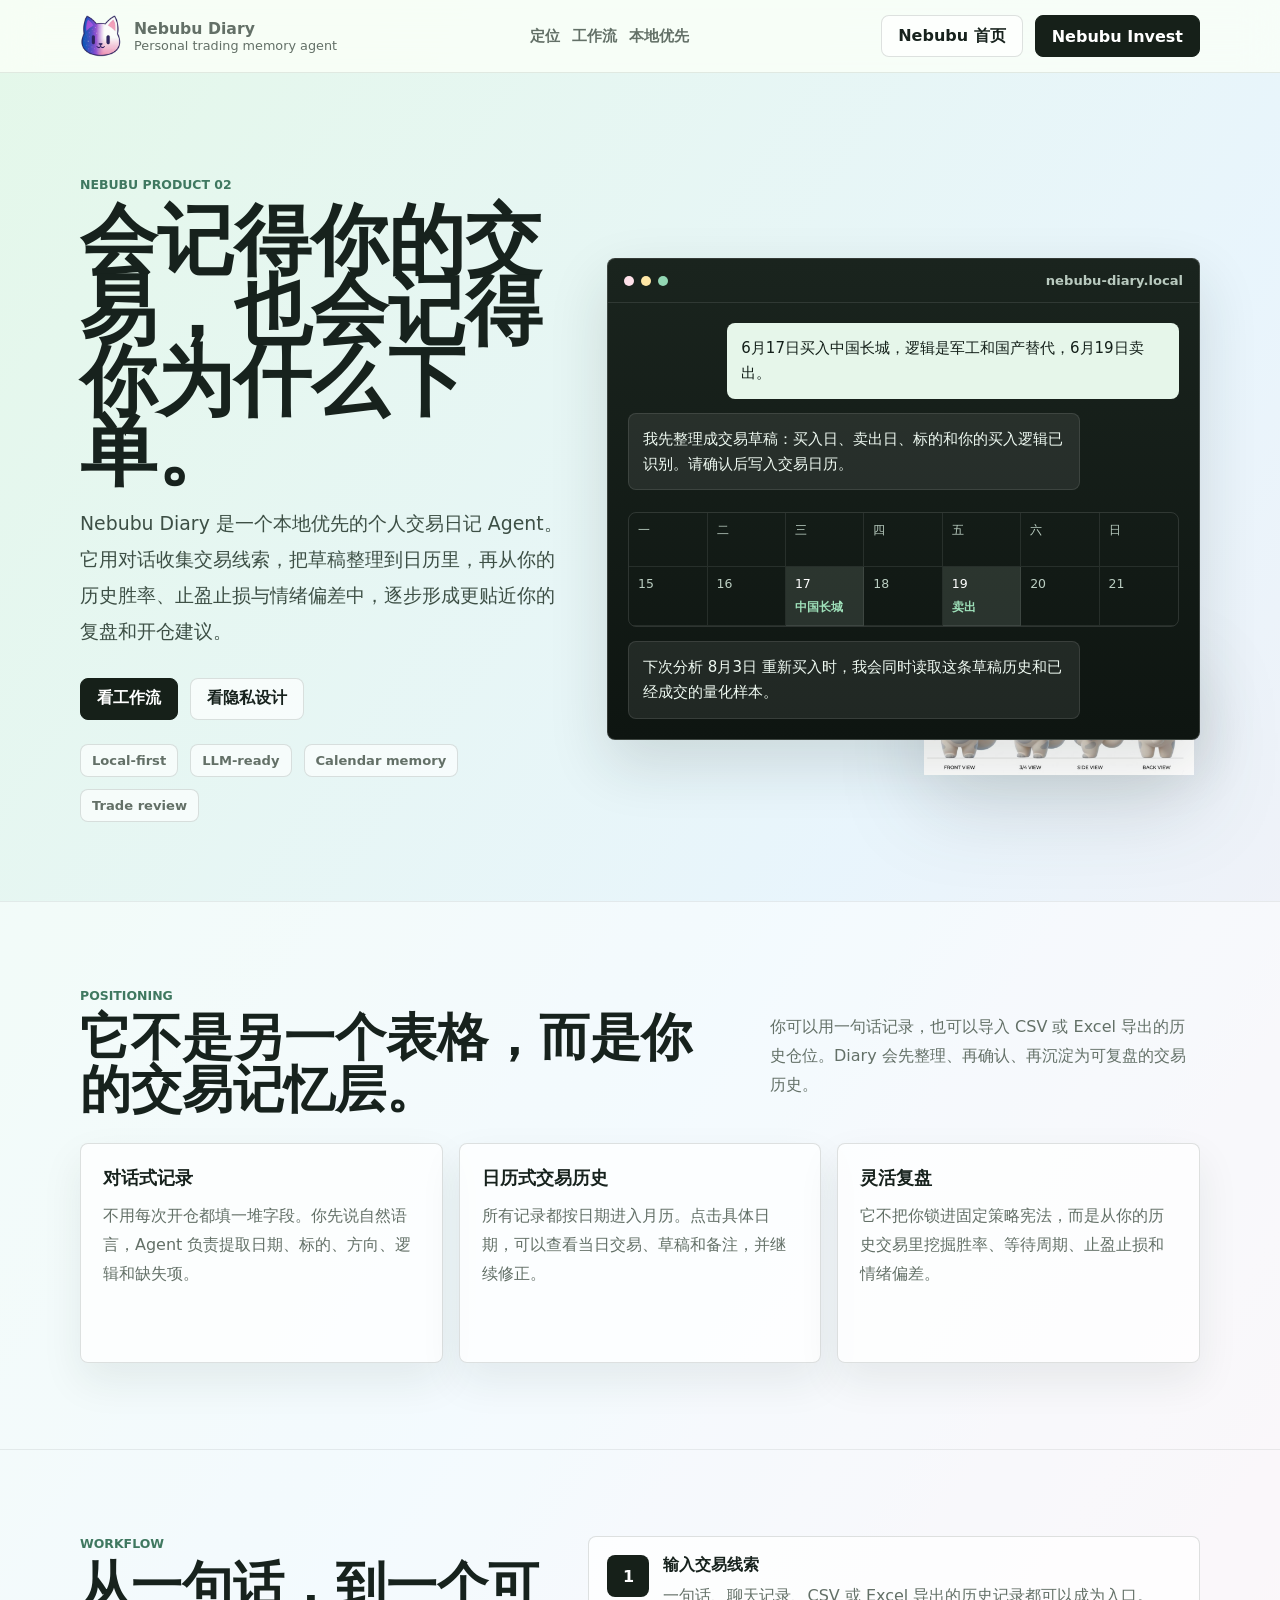
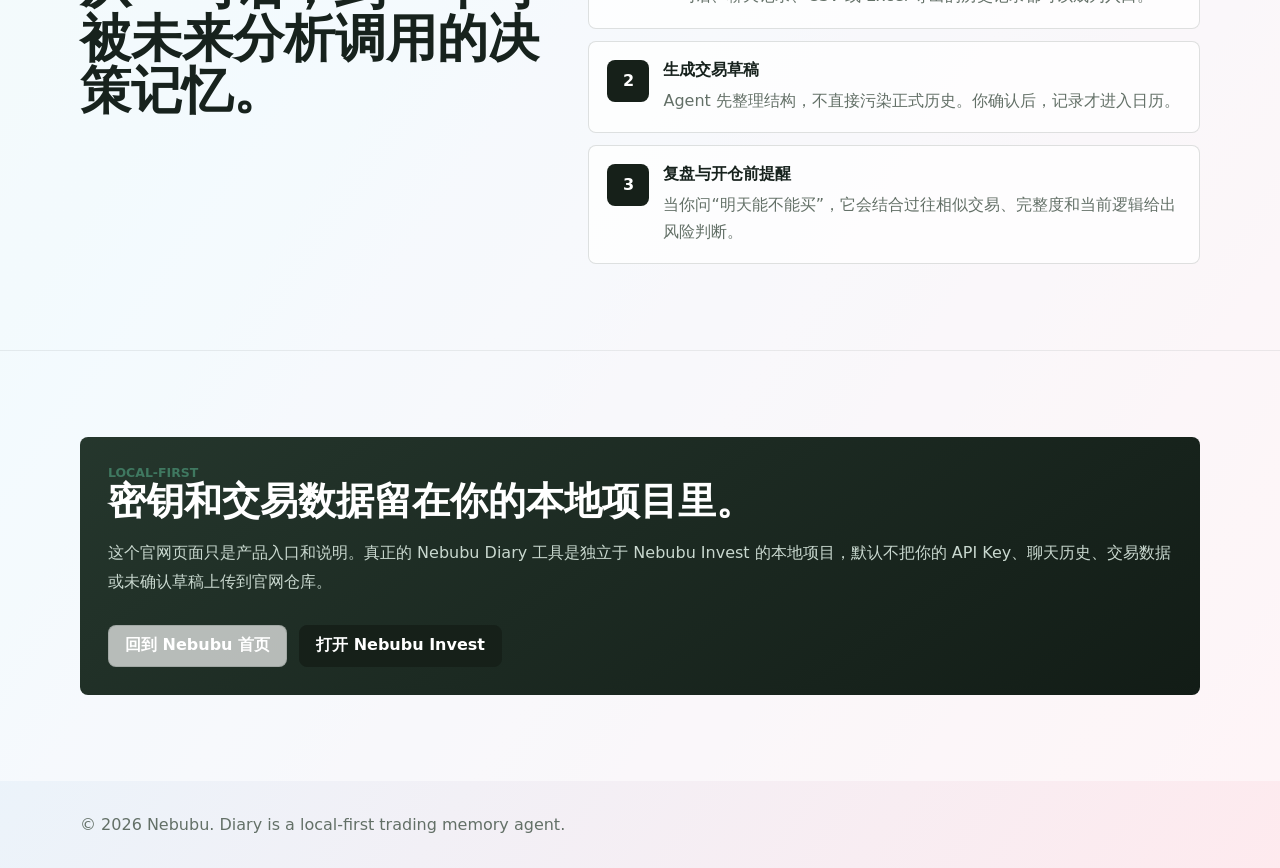
==== diary/index.html @ ec1967df "Add Nebubu Diary product page" ====
<!doctype html>
<html lang="zh-CN">
  <head>
    <meta charset="utf-8" />
    <meta name="viewport" content="width=device-width, initial-scale=1" />
    <title>Nebubu Diary - 个人交易日记 Agent</title>
    <meta
      name="description"
      content="Nebubu Diary 是一个本地优先的个人交易日记 Agent，用自然语言记录交易、整理历史决策，并帮助复盘止盈止损与情绪交易。"
    />
    <link rel="icon" href="../assets/logo-128.png" />
    <style>
      :root {
        color-scheme: light;
        --ink: #17221d;
        --muted: #637067;
        --line: rgba(31, 48, 39, 0.14);
        --paper: #fbfff8;
        --mint: #dff6e6;
        --blue: #dceeff;
        --rose: #ffe1ea;
        --sun: #ffe7a6;
        --deep: #162019;
        --deep-soft: #26382e;
        --shadow: 0 24px 60px rgba(28, 45, 34, 0.14);
      }

      * {
        box-sizing: border-box;
      }

      body {
        margin: 0;
        font-family:
          Inter,
          ui-sans-serif,
          system-ui,
          -apple-system,
          BlinkMacSystemFont,
          "Segoe UI",
          "Noto Sans SC",
          sans-serif;
        color: var(--ink);
        background:
          linear-gradient(125deg, rgba(223, 246, 230, 0.82), rgba(220, 238, 255, 0.6) 48%, rgba(255, 225, 234, 0.7)),
          var(--paper);
      }

      a {
        color: inherit;
        text-decoration: none;
      }

      .topbar {
        position: sticky;
        top: 0;
        z-index: 20;
        border-bottom: 1px solid rgba(31, 48, 39, 0.1);
        background: rgba(251, 255, 248, 0.82);
        backdrop-filter: blur(18px);
      }

      .shell {
        width: min(1120px, calc(100% - 40px));
        margin: 0 auto;
      }

      .nav {
        min-height: 72px;
        display: flex;
        align-items: center;
        justify-content: space-between;
        gap: 20px;
      }

      .brand,
      .nav-links,
      .actions,
      .badge-row {
        display: flex;
        align-items: center;
        gap: 12px;
      }

      .brand img {
        width: 42px;
        height: 42px;
      }

      .brand strong {
        display: block;
        font-size: 0.98rem;
        letter-spacing: 0;
      }

      .brand span {
        color: var(--muted);
        font-size: 0.8rem;
      }

      .nav-links {
        color: var(--muted);
        font-size: 0.92rem;
        font-weight: 700;
      }

      .button {
        display: inline-flex;
        align-items: center;
        justify-content: center;
        min-height: 42px;
        padding: 0 16px;
        border: 1px solid var(--line);
        border-radius: 8px;
        font-weight: 800;
      }

      .button.primary {
        color: white;
        background: var(--deep);
        border-color: var(--deep);
      }

      .button.ghost {
        background: rgba(255, 255, 255, 0.68);
      }

      main {
        overflow: hidden;
      }

      .hero {
        min-height: calc(100vh - 72px);
        display: grid;
        align-items: center;
        padding: 58px 0 34px;
      }

      .hero-grid {
        display: grid;
        grid-template-columns: minmax(0, 0.9fr) minmax(360px, 1.1fr);
        gap: 42px;
        align-items: center;
      }

      .eyebrow {
        color: #3f7860;
        font-weight: 900;
        font-size: 0.78rem;
        text-transform: uppercase;
        letter-spacing: 0;
      }

      h1 {
        margin: 14px 0 18px;
        font-size: clamp(2.7rem, 6vw, 6.4rem);
        line-height: 0.92;
        letter-spacing: 0;
      }

      .hero-copy p {
        max-width: 620px;
        margin: 0;
        color: #3d4f45;
        font-size: clamp(1rem, 1.5vw, 1.18rem);
        line-height: 1.9;
      }

      .hero-actions {
        display: flex;
        flex-wrap: wrap;
        gap: 12px;
        margin-top: 28px;
      }

      .badge-row {
        flex-wrap: wrap;
        margin-top: 24px;
      }

      .badge {
        padding: 8px 11px;
        border: 1px solid var(--line);
        border-radius: 8px;
        background: rgba(255, 255, 255, 0.62);
        color: var(--muted);
        font-size: 0.82rem;
        font-weight: 800;
      }

      .product-visual {
        position: relative;
        min-height: 600px;
        display: grid;
        align-items: center;
      }

      .mascot {
        position: absolute;
        right: 1%;
        bottom: 4%;
        width: min(38vw, 270px);
        filter: drop-shadow(0 30px 42px rgba(35, 52, 42, 0.16));
      }

      .terminal {
        position: relative;
        z-index: 2;
        border: 1px solid rgba(255, 255, 255, 0.16);
        border-radius: 8px;
        background: linear-gradient(180deg, #1a241e, #0e1511);
        color: #effaf2;
        box-shadow: var(--shadow);
        overflow: hidden;
      }

      .terminal-top {
        display: flex;
        align-items: center;
        justify-content: space-between;
        padding: 14px 16px;
        border-bottom: 1px solid rgba(255, 255, 255, 0.1);
        color: #b9cabf;
        font-size: 0.82rem;
        font-weight: 800;
      }

      .dots {
        display: flex;
        gap: 7px;
      }

      .dots i {
        width: 10px;
        height: 10px;
        border-radius: 999px;
        background: var(--rose);
      }

      .dots i:nth-child(2) {
        background: var(--sun);
      }

      .dots i:nth-child(3) {
        background: #93d7b4;
      }

      .chat {
        padding: 20px;
        display: grid;
        gap: 14px;
      }

      .bubble {
        max-width: 82%;
        padding: 13px 14px;
        border-radius: 8px;
        line-height: 1.65;
        font-size: 0.94rem;
      }

      .bubble.user {
        justify-self: end;
        color: #14201a;
        background: #e6f6ea;
      }

      .bubble.agent {
        background: rgba(255, 255, 255, 0.08);
        border: 1px solid rgba(255, 255, 255, 0.1);
      }

      .calendar {
        margin-top: 8px;
        border: 1px solid rgba(255, 255, 255, 0.12);
        border-radius: 8px;
        overflow: hidden;
      }

      .calendar-head,
      .calendar-row {
        display: grid;
        grid-template-columns: repeat(7, 1fr);
      }

      .calendar-head span,
      .day {
        min-height: 54px;
        border-right: 1px solid rgba(255, 255, 255, 0.09);
        border-bottom: 1px solid rgba(255, 255, 255, 0.09);
        padding: 9px;
        color: #bbcec2;
        font-size: 0.78rem;
      }

      .calendar-head span:last-child,
      .day:last-child {
        border-right: 0;
      }

      .day.has {
        color: white;
        background: rgba(223, 246, 230, 0.12);
      }

      .ticker {
        display: block;
        margin-top: 8px;
        color: #9ee0b9;
        font-weight: 900;
      }

      section.band {
        padding: 86px 0;
        background: rgba(255, 255, 255, 0.48);
        border-top: 1px solid rgba(31, 48, 39, 0.08);
      }

      .section-head {
        display: flex;
        align-items: end;
        justify-content: space-between;
        gap: 28px;
        margin-bottom: 28px;
      }

      h2 {
        max-width: 780px;
        margin: 8px 0 0;
        font-size: clamp(2rem, 4vw, 3.8rem);
        line-height: 1.02;
        letter-spacing: 0;
      }

      .section-head p {
        max-width: 430px;
        color: var(--muted);
        line-height: 1.8;
      }

      .grid {
        display: grid;
        grid-template-columns: repeat(3, minmax(0, 1fr));
        gap: 16px;
      }

      .card {
        min-height: 220px;
        padding: 22px;
        border: 1px solid var(--line);
        border-radius: 8px;
        background: rgba(255, 255, 255, 0.72);
        box-shadow: 0 18px 42px rgba(28, 45, 34, 0.08);
      }

      .card strong {
        display: block;
        margin-bottom: 12px;
        font-size: 1.1rem;
      }

      .card p {
        margin: 0;
        color: var(--muted);
        line-height: 1.8;
      }

      .workflow {
        display: grid;
        grid-template-columns: 0.88fr 1.12fr;
        gap: 28px;
        align-items: start;
      }

      .steps {
        display: grid;
        gap: 12px;
      }

      .step {
        display: grid;
        grid-template-columns: 42px 1fr;
        gap: 14px;
        padding: 18px;
        border: 1px solid var(--line);
        border-radius: 8px;
        background: rgba(255, 255, 255, 0.72);
      }

      .step em {
        display: grid;
        place-items: center;
        width: 42px;
        height: 42px;
        border-radius: 8px;
        color: white;
        background: var(--deep);
        font-style: normal;
        font-weight: 900;
      }

      .step strong {
        display: block;
        margin-bottom: 6px;
      }

      .step span {
        color: var(--muted);
        line-height: 1.7;
      }

      .privacy {
        padding: 28px;
        border-radius: 8px;
        color: white;
        background:
          linear-gradient(145deg, rgba(38, 56, 46, 0.94), rgba(18, 28, 22, 0.98)),
          var(--deep);
      }

      .privacy h3 {
        margin: 0 0 14px;
        font-size: clamp(1.6rem, 3vw, 2.8rem);
        line-height: 1.08;
      }

      .privacy p {
        color: #c9d8cf;
        line-height: 1.85;
      }

      footer {
        padding: 34px 0;
        color: var(--muted);
      }

      @media (max-width: 920px) {
        .nav {
          align-items: flex-start;
          flex-direction: column;
          padding: 14px 0;
        }

        .hero-grid,
        .workflow {
          grid-template-columns: 1fr;
        }

        .hero {
          min-height: auto;
        }

        .product-visual {
          min-height: 520px;
        }

        .grid {
          grid-template-columns: 1fr;
        }

        .section-head {
          display: block;
        }
      }

      @media (max-width: 620px) {
        .shell {
          width: min(100% - 24px, 1120px);
        }

        .nav-links,
        .actions {
          width: 100%;
          flex-wrap: wrap;
        }

        .hero {
          padding-top: 34px;
        }

        .product-visual {
          min-height: 430px;
        }

        .mascot {
          width: 170px;
        }

        .bubble {
          max-width: 96%;
        }
      }
    </style>
  </head>
  <body>
    <header class="topbar">
      <div class="shell nav">
        <a class="brand" href="../">
          <img src="../assets/logo-128.png" alt="Nebubu logo" />
          <span>
            <strong>Nebubu Diary</strong>
            <span>Personal trading memory agent</span>
          </span>
        </a>
        <nav class="nav-links" aria-label="页面导航">
          <a href="#idea">定位</a>
          <a href="#flow">工作流</a>
          <a href="#privacy">本地优先</a>
        </nav>
        <div class="actions">
          <a class="button ghost" href="../">Nebubu 首页</a>
          <a class="button primary" href="https://invest.gnar127.com/" target="_blank" rel="noreferrer">Nebubu Invest</a>
        </div>
      </div>
    </header>

    <main>
      <section class="hero">
        <div class="shell hero-grid">
          <div class="hero-copy">
            <div class="eyebrow">Nebubu Product 02</div>
            <h1>会记得你的交易，也会记得你为什么下单。</h1>
            <p>
              Nebubu Diary 是一个本地优先的个人交易日记 Agent。它用对话收集交易线索，把草稿整理到日历里，再从你的历史胜率、止盈止损与情绪偏差中，逐步形成更贴近你的复盘和开仓建议。
            </p>
            <div class="hero-actions">
              <a class="button primary" href="#flow">看工作流</a>
              <a class="button ghost" href="#privacy">看隐私设计</a>
            </div>
            <div class="badge-row" aria-label="产品特点">
              <span class="badge">Local-first</span>
              <span class="badge">LLM-ready</span>
              <span class="badge">Calendar memory</span>
              <span class="badge">Trade review</span>
            </div>
          </div>

          <div class="product-visual" aria-label="Nebubu Diary interface preview">
            <div class="terminal">
              <div class="terminal-top">
                <div class="dots" aria-hidden="true"><i></i><i></i><i></i></div>
                <span>nebubu-diary.local</span>
              </div>
              <div class="chat">
                <div class="bubble user">6月17日买入中国长城，逻辑是军工和国产替代，6月19日卖出。</div>
                <div class="bubble agent">我先整理成交易草稿：买入日、卖出日、标的和你的买入逻辑已识别。请确认后写入交易日历。</div>
                <div class="calendar">
                  <div class="calendar-head">
                    <span>一</span><span>二</span><span>三</span><span>四</span><span>五</span><span>六</span><span>日</span>
                  </div>
                  <div class="calendar-row">
                    <span class="day">15</span>
                    <span class="day">16</span>
                    <span class="day has">17<span class="ticker">中国长城</span></span>
                    <span class="day">18</span>
                    <span class="day has">19<span class="ticker">卖出</span></span>
                    <span class="day">20</span>
                    <span class="day">21</span>
                  </div>
                </div>
                <div class="bubble agent">下次分析 8月3日 重新买入时，我会同时读取这条草稿历史和已经成交的量化样本。</div>
              </div>
            </div>
            <img class="mascot" src="../nebubu-animate/side.png" alt="Nebubu mascot" />
          </div>
        </div>
      </section>

      <section class="band" id="idea">
        <div class="shell">
          <div class="section-head">
            <div>
              <div class="eyebrow">Positioning</div>
              <h2>它不是另一个表格，而是你的交易记忆层。</h2>
            </div>
            <p>
              你可以用一句话记录，也可以导入 CSV 或 Excel 导出的历史仓位。Diary 会先整理、再确认、再沉淀为可复盘的交易历史。
            </p>
          </div>
          <div class="grid">
            <article class="card">
              <strong>对话式记录</strong>
              <p>不用每次开仓都填一堆字段。你先说自然语言，Agent 负责提取日期、标的、方向、逻辑和缺失项。</p>
            </article>
            <article class="card">
              <strong>日历式交易历史</strong>
              <p>所有记录都按日期进入月历。点击具体日期，可以查看当日交易、草稿和备注，并继续修正。</p>
            </article>
            <article class="card">
              <strong>灵活复盘</strong>
              <p>它不把你锁进固定策略宪法，而是从你的历史交易里挖掘胜率、等待周期、止盈止损和情绪偏差。</p>
            </article>
          </div>
        </div>
      </section>

      <section class="band" id="flow">
        <div class="shell workflow">
          <div>
            <div class="eyebrow">Workflow</div>
            <h2>从一句话，到一个可被未来分析调用的决策记忆。</h2>
          </div>
          <div class="steps">
            <div class="step">
              <em>1</em>
              <div>
                <strong>输入交易线索</strong>
                <span>一句话、聊天记录、CSV 或 Excel 导出的历史记录都可以成为入口。</span>
              </div>
            </div>
            <div class="step">
              <em>2</em>
              <div>
                <strong>生成交易草稿</strong>
                <span>Agent 先整理结构，不直接污染正式历史。你确认后，记录才进入日历。</span>
              </div>
            </div>
            <div class="step">
              <em>3</em>
              <div>
                <strong>复盘与开仓前提醒</strong>
                <span>当你问“明天能不能买”，它会结合过往相似交易、完整度和当前逻辑给出风险判断。</span>
              </div>
            </div>
          </div>
        </div>
      </section>

      <section class="band" id="privacy">
        <div class="shell privacy">
          <div class="eyebrow">Local-first</div>
          <h3>密钥和交易数据留在你的本地项目里。</h3>
          <p>
            这个官网页面只是产品入口和说明。真正的 Nebubu Diary 工具是独立于 Nebubu Invest 的本地项目，默认不把你的 API Key、聊天历史、交易数据或未确认草稿上传到官网仓库。
          </p>
          <div class="hero-actions">
            <a class="button ghost" href="../">回到 Nebubu 首页</a>
            <a class="button primary" href="https://invest.gnar127.com/" target="_blank" rel="noreferrer">打开 Nebubu Invest</a>
          </div>
        </div>
      </section>
    </main>

    <footer>
      <div class="shell">© <span id="year"></span> Nebubu. Diary is a local-first trading memory agent.</div>
    </footer>

    <script>
      document.getElementById("year").textContent = new Date().getFullYear();
    </script>
  </body>
</html>
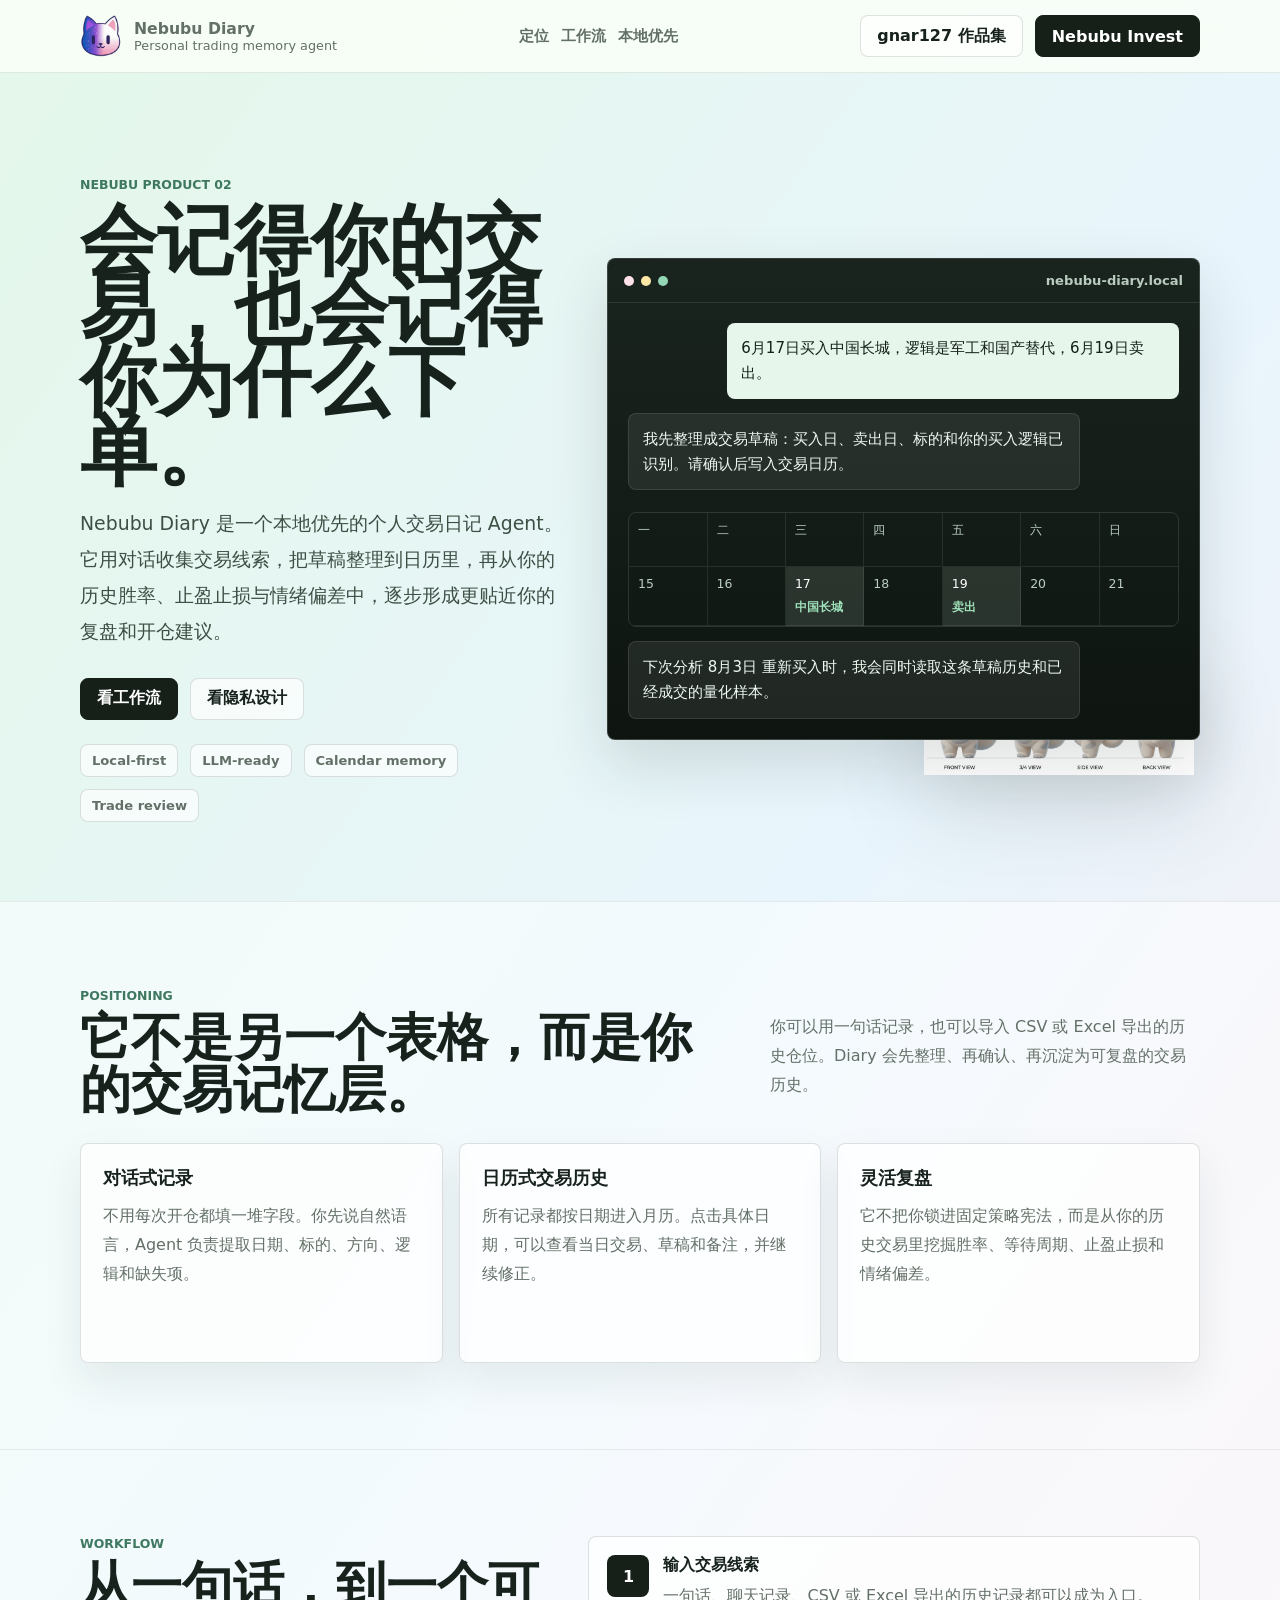
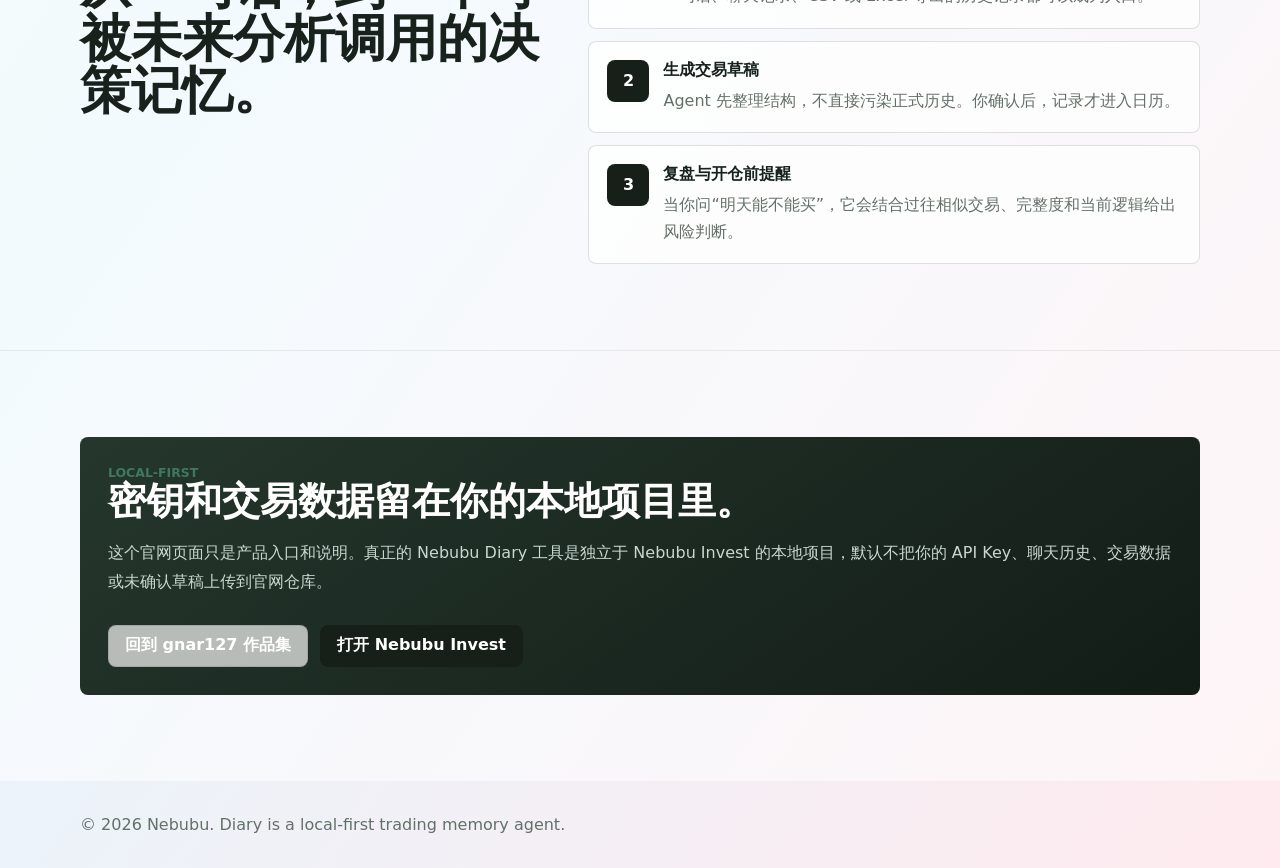
==== commit 08498c8f: "Rebuild homepage as gnar127 AI portfolio with nebubu mascot" ====
--- a/diary/index.html
+++ b/diary/index.html
@@ -508,7 +508,7 @@
           <a href="#privacy">本地优先</a>
         </nav>
         <div class="actions">
-          <a class="button ghost" href="../">Nebubu 首页</a>
+          <a class="button ghost" href="../">gnar127 作品集</a>
           <a class="button primary" href="https://invest.gnar127.com/" target="_blank" rel="noreferrer">Nebubu Invest</a>
         </div>
       </div>
@@ -634,7 +634,7 @@
             这个官网页面只是产品入口和说明。真正的 Nebubu Diary 工具是独立于 Nebubu Invest 的本地项目，默认不把你的 API Key、聊天历史、交易数据或未确认草稿上传到官网仓库。
           </p>
           <div class="hero-actions">
-            <a class="button ghost" href="../">回到 Nebubu 首页</a>
+            <a class="button ghost" href="../">回到 gnar127 作品集</a>
             <a class="button primary" href="https://invest.gnar127.com/" target="_blank" rel="noreferrer">打开 Nebubu Invest</a>
           </div>
         </div>
